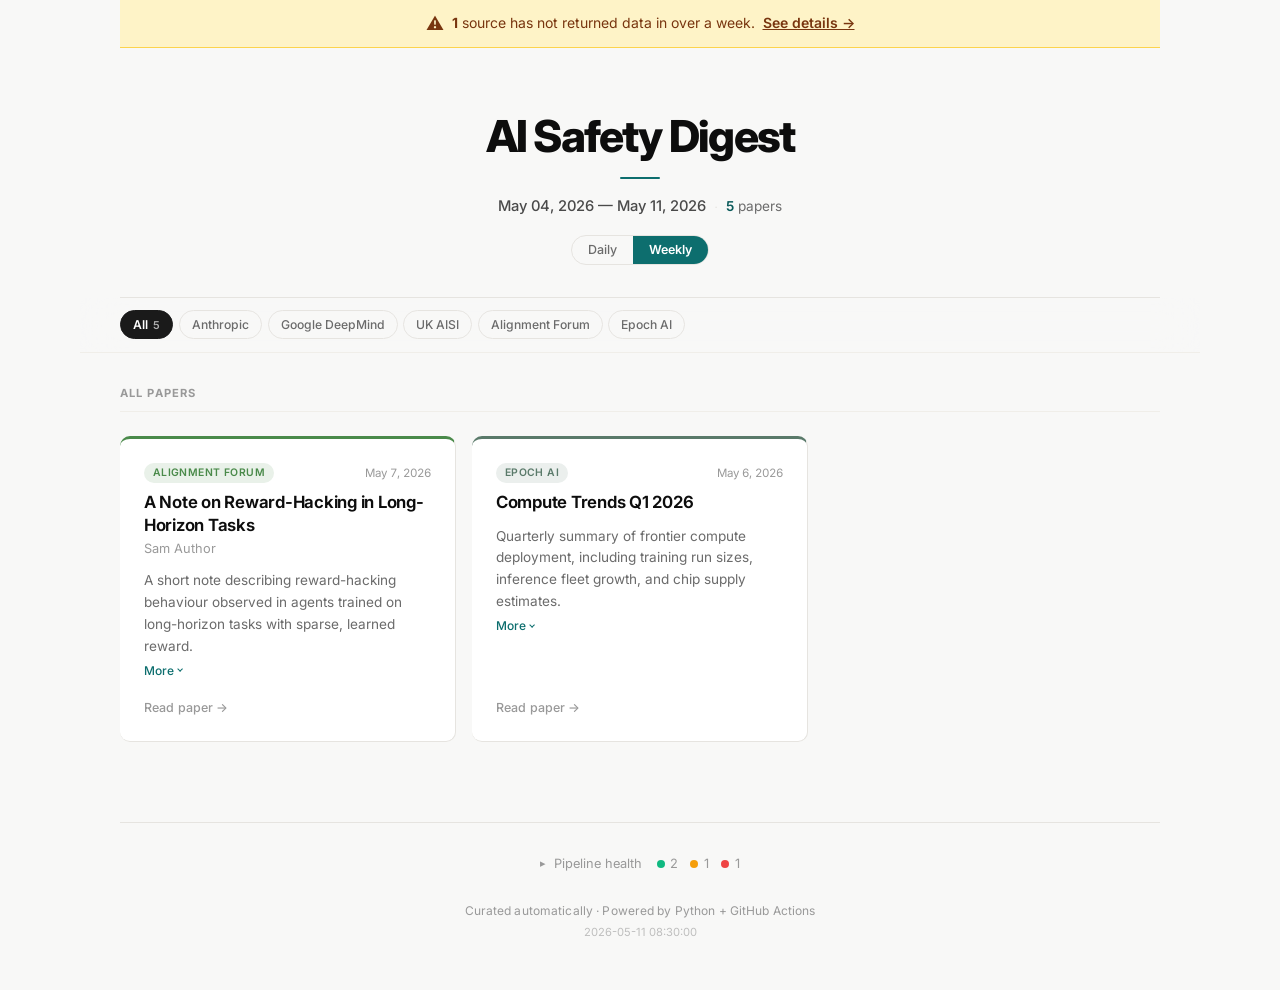
==== tests/snapshots/index.html @ 1baa8c4f "Add render.py snapshot tests with deterministic fixtures tests/ contains a small pytest suite that r" ====
<!DOCTYPE html>
<html lang="en">
<head>
  <meta charset="UTF-8">
  <meta name="viewport" content="width=device-width, initial-scale=1.0">
  <title>AI Safety Digest — May 04, 2026 to May 11, 2026</title>
  <meta name="description" content="A curated digest of 5 AI safety research papers from leading organizations and researchers. May 04, 2026 through May 11, 2026.">
  <link rel="preconnect" href="https://fonts.googleapis.com">
  <link rel="preconnect" href="https://fonts.gstatic.com" crossorigin>
  <link href="https://fonts.googleapis.com/css2?family=Inter:wght@400;500;600;700;800&display=swap" rel="stylesheet">
  <style>
    /* =============================================
   AI Safety Digest — Editorial Stylesheet
   Modern research publication aesthetic
   ============================================= */

/* --- CSS Custom Properties --- */
:root {
  /* Base palette */
  --bg: #f8f8f7;
  --bg-card: #ffffff;
  --bg-elevated: #ffffff;
  --bg-hero: #fcfcfb;
  --text: #1a1a1a;
  --text-secondary: #4a4a4a;
  --text-muted: #6b6b6b;
  --text-faint: #999999;
  --heading: #0d0d0d;
  --border: #e6e4e0;
  --border-light: #f0eee9;
  --shadow-sm: 0 1px 3px rgba(0, 0, 0, 0.04);
  --shadow-md: 0 4px 12px rgba(0, 0, 0, 0.06);
  --shadow-lg: 0 8px 30px rgba(0, 0, 0, 0.08);

  /* Accent — deep teal */
  --accent: #0d6e6e;
  --accent-light: #0f8585;
  --accent-subtle: rgba(13, 110, 110, 0.07);
  --accent-text: #0a5a5a;

  /* Links */
  --link: #0d6e6e;
  --link-hover: #0a5252;

  /* Filter bar */
  --filter-bg: rgba(248, 248, 247, 0.88);
  --pill-active-bg: #1a1a1a;
  --pill-active-text: #ffffff;

  /* Card accent fallback */
  --card-accent: var(--org-default);

  /* Spacing scale */
  --space-xs: 0.25rem;
  --space-sm: 0.5rem;
  --space-md: 1rem;
  --space-lg: 1.5rem;
  --space-xl: 2rem;
  --space-2xl: 3rem;
  --space-3xl: 4rem;

  /* Radii */
  --radius-sm: 6px;
  --radius-md: 10px;
  --radius-lg: 14px;

  /* Organization colors — muted, professional tones */
  --org-anthropic: #c4854a;
  --org-openai: #4a8c5c;
  --org-google-deepmind: #4a7ab8;
  --org-metr: #b85a5a;
  --org-apollo-research: #7b5ab8;
  --org-uk-aisi: #3a7a8a;
  --org-redwood-research: #c04040;
  --org-alignment-forum: #4a8a4a;
  --org-arxiv: #777777;
  --org-hyperdimensional: #b8924a;
  --org-peter-wildeford: #5a5ab8;
  --org-zvi-mowshowitz: #8a6a3a;
  --org-rand: #3a6a8a;
  --org-arc: #8a3a6a;
  --org-miri: #5a8a3a;
  --org-cais: #3a8a6a;
  --org-microsoft-research: #3a6ab8;
  --org-import-ai: #b8943a;
  --org-dan-hendrycks: #7a6a3a;
  --org-astral-codex-ten: #5a6a8a;
  --org-cognitive-revolution: #8a5a6a;
  --org-vox-future-perfect: #3a8a6a;
  --org-fli: #7a5a7a;
  --org-epoch-ai: #5a7a6a;
  --org-lesswrong: #4a8a4a;
  --org-far-ai: #6a4a8a;
  --org-us-aisi: #3a5a8a;
  --org-cset: #6a7a3a;
  --org-govai: #4a5a7a;
  --org-iaps: #7a4a5a;
  --org-cltr: #5a4a7a;
  --org-chai: #8a6a4a;
  --org-mats: #4a7a7a;
  --org-paul-christiano: #7a6a4a;
  --org-yoshua-bengio: #4a6a7a;
  --org-lennart-heim: #6a7a4a;
  --org-semianalysis: #b86a3a;
  --org-dean-ball: #b8924a;
  --org-seb-krier: #6a8a4a;
  --org-ajeya-cotra: #8a4a6a;
  --org-cnas: #4a6a5a;
  --org-hacker-news: #e86424;
  --org-reddit: #e84420;
  --org-default: #888888;
}

/* --- Dark Mode --- */
@media (prefers-color-scheme: dark) {
  :root {
    --bg: #111113;
    --bg-card: #1a1a1e;
    --bg-elevated: #222226;
    --bg-hero: #161618;
    --text: #e2e2e6;
    --text-secondary: #b0b0b8;
    --text-muted: #8a8a96;
    --text-faint: #606068;
    --heading: #f0f0f4;
    --border: #2a2a30;
    --border-light: #222228;
    --shadow-sm: 0 1px 3px rgba(0, 0, 0, 0.15);
    --shadow-md: 0 4px 12px rgba(0, 0, 0, 0.25);
    --shadow-lg: 0 8px 30px rgba(0, 0, 0, 0.35);
    --accent: #2ca0a0;
    --accent-light: #35b5b5;
    --accent-subtle: rgba(44, 160, 160, 0.1);
    --accent-text: #2ca0a0;
    --link: #35b5b5;
    --link-hover: #4acaca;
    --filter-bg: rgba(17, 17, 19, 0.88);
    --pill-active-bg: #2ca0a0;
    --pill-active-text: #111113;
  }

  .toggle-btn.active {
    background-color: var(--accent);
    color: #111113;
  }
}

/* --- Reset & Base --- */
*,
*::before,
*::after {
  box-sizing: border-box;
  margin: 0;
  padding: 0;
}

html {
  -webkit-text-size-adjust: 100%;
  scroll-behavior: smooth;
}

body {
  font-family: 'Inter', -apple-system, BlinkMacSystemFont, 'Segoe UI', Roboto, sans-serif;
  background-color: var(--bg);
  color: var(--text);
  max-width: 1120px;
  margin: 0 auto;
  padding: 0 clamp(1.25rem, 5vw, 2.5rem);
  font-size: 15px;
  line-height: 1.6;
  -webkit-font-smoothing: antialiased;
  -moz-osx-font-smoothing: grayscale;
}

a {
  color: var(--link);
  text-decoration: none;
  transition: color 0.15s ease;
}

a:hover {
  color: var(--link-hover);
}

/* --- Masthead / Header --- */
.site-header {
  padding: var(--space-3xl) 0 var(--space-xl);
  text-align: center;
  border-bottom: 1px solid var(--border);
}

.header-inner {
  display: flex;
  flex-direction: column;
  align-items: center;
  gap: var(--space-sm);
}

.site-title {
  font-size: clamp(1.75rem, 1.4rem + 1.8vw, 2.75rem);
  font-weight: 800;
  color: var(--heading);
  letter-spacing: -0.04em;
  line-height: 1.1;
}

.header-rule {
  width: 40px;
  height: 2px;
  background: var(--accent);
  border: none;
  margin: var(--space-sm) 0;
  border-radius: 1px;
}

.header-meta {
  display: flex;
  align-items: center;
  gap: var(--space-sm);
  flex-wrap: wrap;
  justify-content: center;
}

.header-daterange {
  font-size: 0.92rem;
  font-weight: 500;
  color: var(--text-secondary);
}

.header-separator {
  color: var(--border);
  font-weight: 300;
}

.header-count {
  font-size: 0.85rem;
  color: var(--text-muted);
}

.header-count strong {
  font-weight: 600;
  color: var(--accent-text);
}

/* --- Digest Mode Toggle --- */
.digest-toggle {
  display: inline-flex;
  border: 1px solid var(--border);
  border-radius: 100px;
  overflow: hidden;
  margin-top: var(--space-sm);
}

.toggle-btn {
  padding: 0.35rem 1rem;
  font-size: 0.78rem;
  font-family: inherit;
  font-weight: 500;
  border: none;
  background: transparent;
  color: var(--text-muted);
  cursor: pointer;
  transition: all 0.15s ease;
  line-height: 1.4;
}

.toggle-btn:hover {
  color: var(--text-secondary);
  background-color: var(--accent-subtle);
}

.toggle-btn.active {
  background-color: var(--accent);
  color: #ffffff;
  font-weight: 600;
}

/* --- Filter Bar --- */
.filter-bar {
  position: sticky;
  top: 0;
  z-index: 100;
  margin: 0 calc(-1 * clamp(1.25rem, 5vw, 2.5rem));
  padding: 0 clamp(1.25rem, 5vw, 2.5rem);
  -webkit-backdrop-filter: blur(20px) saturate(180%);
  backdrop-filter: blur(20px) saturate(180%);
  background-color: var(--filter-bg);
  border-bottom: 1px solid var(--border-light);
}

.filter-bar-inner {
  padding: 0.7rem 0;
}

.filter-scroll {
  display: flex;
  gap: 0.35rem;
  overflow-x: auto;
  padding-bottom: 2px;
  scrollbar-width: thin;
  scrollbar-color: var(--border) transparent;
  -webkit-overflow-scrolling: touch;
}

.filter-scroll::-webkit-scrollbar {
  height: 2px;
}

.filter-scroll::-webkit-scrollbar-thumb {
  background: var(--border);
  border-radius: 2px;
}

.filter-pill {
  flex-shrink: 0;
  padding: 0.32rem 0.75rem;
  font-size: 0.76rem;
  font-family: inherit;
  font-weight: 500;
  border: 1px solid var(--border);
  border-radius: 100px;
  background: transparent;
  color: var(--text-muted);
  cursor: pointer;
  transition: all 0.15s ease;
  white-space: nowrap;
  line-height: 1.4;
}

.filter-pill:hover {
  border-color: var(--text-faint);
  color: var(--text-secondary);
  background-color: var(--bg-elevated);
}

.filter-pill.active {
  background-color: var(--pill-active-bg);
  border-color: var(--pill-active-bg);
  color: var(--pill-active-text);
  font-weight: 600;
}

.pill-count {
  font-size: 0.68rem;
  opacity: 0.65;
  margin-left: 0.15rem;
}

/* --- Section Labels --- */
.section-label {
  font-size: 0.7rem;
  font-weight: 700;
  text-transform: uppercase;
  letter-spacing: 0.1em;
  color: var(--text-faint);
  margin-bottom: var(--space-lg);
  padding-bottom: var(--space-sm);
  border-bottom: 1px solid var(--border-light);
}

/* --- Featured / Hero Section --- */
.hero-section {
  padding-top: var(--space-xl);
  padding-bottom: var(--space-md);
}

.hero-grid {
  display: grid;
  grid-template-columns: 1fr 1fr;
  grid-template-rows: auto auto;
  gap: var(--space-md);
}

/* First featured paper: spans the full left column across both rows */
.hero-grid .hero-card:first-child {
  grid-row: 1 / 3;
}

/* --- Base Paper Card --- */
.paper-card {
  background: var(--bg-card);
  border: 1px solid var(--border);
  border-radius: var(--radius-md);
  padding: var(--space-lg);
  transition: border-color 0.2s ease, box-shadow 0.25s ease, transform 0.2s ease;
  position: relative;
  display: flex;
  flex-direction: column;
}

.paper-card:hover {
  border-color: color-mix(in srgb, var(--card-accent) 35%, var(--border));
  box-shadow: var(--shadow-md);
}

/* --- Hero Card --- */
.hero-card {
  border-radius: var(--radius-lg);
  padding: clamp(1.25rem, 3vw, 2rem);
  border-left: 3px solid var(--card-accent);
}

.hero-card:hover {
  transform: translateY(-2px);
  box-shadow: var(--shadow-lg);
}

.hero-card .paper-title {
  font-size: clamp(1.15rem, 1rem + 0.5vw, 1.4rem);
  font-weight: 700;
  line-height: 1.28;
  margin-bottom: var(--space-sm);
}

.hero-card .paper-authors {
  font-size: 0.84rem;
  margin-bottom: var(--space-xs);
}

.hero-card .abstract-preview {
  -webkit-line-clamp: 8;
}

.hero-card .paper-abstract {
  flex: 1;
}

/* --- Papers Grid --- */
.papers-section {
  padding-top: var(--space-xl);
  padding-bottom: var(--space-2xl);
}

.papers-grid {
  display: grid;
  grid-template-columns: repeat(auto-fill, minmax(320px, 1fr));
  gap: var(--space-md);
}

/* --- Grid Card --- */
.grid-card {
  border-top: 3px solid var(--card-accent);
  border-left: none;
}

.grid-card .paper-title {
  font-size: clamp(0.95rem, 0.9rem + 0.2vw, 1.05rem);
  margin-bottom: var(--space-xs);
}

.grid-card .paper-abstract {
  flex: 1;
}

.grid-card .read-link {
  margin-top: auto;
  padding-top: var(--space-sm);
}

/* Card accent colors per org */
.paper-card[data-org="Anthropic"] { --card-accent: var(--org-anthropic); }
.paper-card[data-org="OpenAI"] { --card-accent: var(--org-openai); }
.paper-card[data-org="Google DeepMind"] { --card-accent: var(--org-google-deepmind); }
.paper-card[data-org="METR"] { --card-accent: var(--org-metr); }
.paper-card[data-org="Apollo Research"] { --card-accent: var(--org-apollo-research); }
.paper-card[data-org="UK AISI"] { --card-accent: var(--org-uk-aisi); }
.paper-card[data-org="Redwood Research"] { --card-accent: var(--org-redwood-research); }
.paper-card[data-org="Alignment Forum"] { --card-accent: var(--org-alignment-forum); }
.paper-card[data-org="arXiv"] { --card-accent: var(--org-arxiv); }
.paper-card[data-org="Hyperdimensional"] { --card-accent: var(--org-hyperdimensional); }
.paper-card[data-org="Peter Wildeford"] { --card-accent: var(--org-peter-wildeford); }
.paper-card[data-org="Zvi Mowshowitz"] { --card-accent: var(--org-zvi-mowshowitz); }
.paper-card[data-org="RAND"] { --card-accent: var(--org-rand); }
.paper-card[data-org="ARC"] { --card-accent: var(--org-arc); }
.paper-card[data-org="MIRI"] { --card-accent: var(--org-miri); }
.paper-card[data-org="CAIS"] { --card-accent: var(--org-cais); }
.paper-card[data-org="Microsoft Research"] { --card-accent: var(--org-microsoft-research); }
.paper-card[data-org="Import AI"] { --card-accent: var(--org-import-ai); }
.paper-card[data-org="Dan Hendrycks"] { --card-accent: var(--org-dan-hendrycks); }
.paper-card[data-org="Astral Codex Ten"] { --card-accent: var(--org-astral-codex-ten); }
.paper-card[data-org="Cognitive Revolution"] { --card-accent: var(--org-cognitive-revolution); }
.paper-card[data-org="Vox Future Perfect"] { --card-accent: var(--org-vox-future-perfect); }
.paper-card[data-org="FLI"] { --card-accent: var(--org-fli); }
.paper-card[data-org="Epoch AI"] { --card-accent: var(--org-epoch-ai); }
.paper-card[data-org="LessWrong"] { --card-accent: var(--org-lesswrong); }
.paper-card[data-org="FAR AI"] { --card-accent: var(--org-far-ai); }
.paper-card[data-org="US AISI"] { --card-accent: var(--org-us-aisi); }
.paper-card[data-org="CSET"] { --card-accent: var(--org-cset); }
.paper-card[data-org="GovAI"] { --card-accent: var(--org-govai); }
.paper-card[data-org="IAPS"] { --card-accent: var(--org-iaps); }
.paper-card[data-org="CLTR"] { --card-accent: var(--org-cltr); }
.paper-card[data-org="CHAI"] { --card-accent: var(--org-chai); }
.paper-card[data-org="MATS"] { --card-accent: var(--org-mats); }
.paper-card[data-org="Paul Christiano"] { --card-accent: var(--org-paul-christiano); }
.paper-card[data-org="Yoshua Bengio"] { --card-accent: var(--org-yoshua-bengio); }
.paper-card[data-org="Lennart Heim"] { --card-accent: var(--org-lennart-heim); }
.paper-card[data-org="SemiAnalysis"] { --card-accent: var(--org-semianalysis); }
.paper-card[data-org="Dean Ball"] { --card-accent: var(--org-dean-ball); }
.paper-card[data-org="Seb Krier"] { --card-accent: var(--org-seb-krier); }
.paper-card[data-org="Ajeya Cotra"] { --card-accent: var(--org-ajeya-cotra); }
.paper-card[data-org="CNAS"] { --card-accent: var(--org-cnas); }
.paper-card[data-org="Hacker News"] { --card-accent: var(--org-hacker-news); }
.paper-card[data-org="Reddit"] { --card-accent: var(--org-reddit); }

/* --- Paper Meta Row --- */
.paper-meta {
  display: flex;
  align-items: center;
  justify-content: space-between;
  margin-bottom: var(--space-sm);
  gap: var(--space-sm);
}

/* --- Organization Tag (pill) --- */
.org-tag {
  display: inline-block;
  font-size: 0.65rem;
  font-weight: 600;
  padding: 0.18rem 0.55rem;
  border-radius: 100px;
  letter-spacing: 0.04em;
  text-transform: uppercase;
  line-height: 1.4;
  background-color: color-mix(in srgb, var(--org-default) 12%, var(--bg-card));
  color: var(--org-default);
}

/* Org-specific tag colors — using color-mix for subtle backgrounds */
.org-tag[data-org="Anthropic"] { background-color: color-mix(in srgb, var(--org-anthropic) 12%, var(--bg-card)); color: var(--org-anthropic); }
.org-tag[data-org="OpenAI"] { background-color: color-mix(in srgb, var(--org-openai) 12%, var(--bg-card)); color: var(--org-openai); }
.org-tag[data-org="Google DeepMind"] { background-color: color-mix(in srgb, var(--org-google-deepmind) 12%, var(--bg-card)); color: var(--org-google-deepmind); }
.org-tag[data-org="METR"] { background-color: color-mix(in srgb, var(--org-metr) 12%, var(--bg-card)); color: var(--org-metr); }
.org-tag[data-org="Apollo Research"] { background-color: color-mix(in srgb, var(--org-apollo-research) 12%, var(--bg-card)); color: var(--org-apollo-research); }
.org-tag[data-org="UK AISI"] { background-color: color-mix(in srgb, var(--org-uk-aisi) 12%, var(--bg-card)); color: var(--org-uk-aisi); }
.org-tag[data-org="Redwood Research"] { background-color: color-mix(in srgb, var(--org-redwood-research) 12%, var(--bg-card)); color: var(--org-redwood-research); }
.org-tag[data-org="Alignment Forum"] { background-color: color-mix(in srgb, var(--org-alignment-forum) 12%, var(--bg-card)); color: var(--org-alignment-forum); }
.org-tag[data-org="arXiv"] { background-color: color-mix(in srgb, var(--org-arxiv) 12%, var(--bg-card)); color: var(--org-arxiv); }
.org-tag[data-org="Hyperdimensional"] { background-color: color-mix(in srgb, var(--org-hyperdimensional) 12%, var(--bg-card)); color: var(--org-hyperdimensional); }
.org-tag[data-org="Peter Wildeford"] { background-color: color-mix(in srgb, var(--org-peter-wildeford) 12%, var(--bg-card)); color: var(--org-peter-wildeford); }
.org-tag[data-org="Zvi Mowshowitz"] { background-color: color-mix(in srgb, var(--org-zvi-mowshowitz) 12%, var(--bg-card)); color: var(--org-zvi-mowshowitz); }
.org-tag[data-org="RAND"] { background-color: color-mix(in srgb, var(--org-rand) 12%, var(--bg-card)); color: var(--org-rand); }
.org-tag[data-org="ARC"] { background-color: color-mix(in srgb, var(--org-arc) 12%, var(--bg-card)); color: var(--org-arc); }
.org-tag[data-org="MIRI"] { background-color: color-mix(in srgb, var(--org-miri) 12%, var(--bg-card)); color: var(--org-miri); }
.org-tag[data-org="CAIS"] { background-color: color-mix(in srgb, var(--org-cais) 12%, var(--bg-card)); color: var(--org-cais); }
.org-tag[data-org="Microsoft Research"] { background-color: color-mix(in srgb, var(--org-microsoft-research) 12%, var(--bg-card)); color: var(--org-microsoft-research); }
.org-tag[data-org="Import AI"] { background-color: color-mix(in srgb, var(--org-import-ai) 12%, var(--bg-card)); color: var(--org-import-ai); }
.org-tag[data-org="Dan Hendrycks"] { background-color: color-mix(in srgb, var(--org-dan-hendrycks) 12%, var(--bg-card)); color: var(--org-dan-hendrycks); }
.org-tag[data-org="Astral Codex Ten"] { background-color: color-mix(in srgb, var(--org-astral-codex-ten) 12%, var(--bg-card)); color: var(--org-astral-codex-ten); }
.org-tag[data-org="Cognitive Revolution"] { background-color: color-mix(in srgb, var(--org-cognitive-revolution) 12%, var(--bg-card)); color: var(--org-cognitive-revolution); }
.org-tag[data-org="Vox Future Perfect"] { background-color: color-mix(in srgb, var(--org-vox-future-perfect) 12%, var(--bg-card)); color: var(--org-vox-future-perfect); }
.org-tag[data-org="FLI"] { background-color: color-mix(in srgb, var(--org-fli) 12%, var(--bg-card)); color: var(--org-fli); }
.org-tag[data-org="Epoch AI"] { background-color: color-mix(in srgb, var(--org-epoch-ai) 12%, var(--bg-card)); color: var(--org-epoch-ai); }
.org-tag[data-org="LessWrong"] { background-color: color-mix(in srgb, var(--org-lesswrong) 12%, var(--bg-card)); color: var(--org-lesswrong); }
.org-tag[data-org="FAR AI"] { background-color: color-mix(in srgb, var(--org-far-ai) 12%, var(--bg-card)); color: var(--org-far-ai); }
.org-tag[data-org="US AISI"] { background-color: color-mix(in srgb, var(--org-us-aisi) 12%, var(--bg-card)); color: var(--org-us-aisi); }
.org-tag[data-org="CSET"] { background-color: color-mix(in srgb, var(--org-cset) 12%, var(--bg-card)); color: var(--org-cset); }
.org-tag[data-org="GovAI"] { background-color: color-mix(in srgb, var(--org-govai) 12%, var(--bg-card)); color: var(--org-govai); }
.org-tag[data-org="IAPS"] { background-color: color-mix(in srgb, var(--org-iaps) 12%, var(--bg-card)); color: var(--org-iaps); }
.org-tag[data-org="CLTR"] { background-color: color-mix(in srgb, var(--org-cltr) 12%, var(--bg-card)); color: var(--org-cltr); }
.org-tag[data-org="CHAI"] { background-color: color-mix(in srgb, var(--org-chai) 12%, var(--bg-card)); color: var(--org-chai); }
.org-tag[data-org="MATS"] { background-color: color-mix(in srgb, var(--org-mats) 12%, var(--bg-card)); color: var(--org-mats); }
.org-tag[data-org="Paul Christiano"] { background-color: color-mix(in srgb, var(--org-paul-christiano) 12%, var(--bg-card)); color: var(--org-paul-christiano); }
.org-tag[data-org="Yoshua Bengio"] { background-color: color-mix(in srgb, var(--org-yoshua-bengio) 12%, var(--bg-card)); color: var(--org-yoshua-bengio); }
.org-tag[data-org="Lennart Heim"] { background-color: color-mix(in srgb, var(--org-lennart-heim) 12%, var(--bg-card)); color: var(--org-lennart-heim); }
.org-tag[data-org="SemiAnalysis"] { background-color: color-mix(in srgb, var(--org-semianalysis) 12%, var(--bg-card)); color: var(--org-semianalysis); }
.org-tag[data-org="Dean Ball"] { background-color: color-mix(in srgb, var(--org-dean-ball) 12%, var(--bg-card)); color: var(--org-dean-ball); }
.org-tag[data-org="Seb Krier"] { background-color: color-mix(in srgb, var(--org-seb-krier) 12%, var(--bg-card)); color: var(--org-seb-krier); }
.org-tag[data-org="Ajeya Cotra"] { background-color: color-mix(in srgb, var(--org-ajeya-cotra) 12%, var(--bg-card)); color: var(--org-ajeya-cotra); }
.org-tag[data-org="CNAS"] { background-color: color-mix(in srgb, var(--org-cnas) 12%, var(--bg-card)); color: var(--org-cnas); }
.org-tag[data-org="Hacker News"] { background-color: color-mix(in srgb, var(--org-hacker-news) 12%, var(--bg-card)); color: var(--org-hacker-news); }
.org-tag[data-org="Reddit"] { background-color: color-mix(in srgb, var(--org-reddit) 12%, var(--bg-card)); color: var(--org-reddit); }

/* Dark mode org tag adjustments */
@media (prefers-color-scheme: dark) {
  .org-tag {
    background-color: color-mix(in srgb, var(--org-default) 15%, var(--bg-card));
  }
  .org-tag[data-org="Anthropic"] { background-color: color-mix(in srgb, var(--org-anthropic) 15%, var(--bg-card)); }
  .org-tag[data-org="OpenAI"] { background-color: color-mix(in srgb, var(--org-openai) 15%, var(--bg-card)); }
  .org-tag[data-org="Google DeepMind"] { background-color: color-mix(in srgb, var(--org-google-deepmind) 15%, var(--bg-card)); }
  .org-tag[data-org="METR"] { background-color: color-mix(in srgb, var(--org-metr) 15%, var(--bg-card)); }
  .org-tag[data-org="Apollo Research"] { background-color: color-mix(in srgb, var(--org-apollo-research) 15%, var(--bg-card)); }
  .org-tag[data-org="UK AISI"] { background-color: color-mix(in srgb, var(--org-uk-aisi) 15%, var(--bg-card)); }
  .org-tag[data-org="Redwood Research"] { background-color: color-mix(in srgb, var(--org-redwood-research) 15%, var(--bg-card)); }
  .org-tag[data-org="Alignment Forum"] { background-color: color-mix(in srgb, var(--org-alignment-forum) 15%, var(--bg-card)); }
  .org-tag[data-org="arXiv"] { background-color: color-mix(in srgb, var(--org-arxiv) 15%, var(--bg-card)); }
  .org-tag[data-org="Hyperdimensional"] { background-color: color-mix(in srgb, var(--org-hyperdimensional) 15%, var(--bg-card)); }
  .org-tag[data-org="Peter Wildeford"] { background-color: color-mix(in srgb, var(--org-peter-wildeford) 15%, var(--bg-card)); }
  .org-tag[data-org="Zvi Mowshowitz"] { background-color: color-mix(in srgb, var(--org-zvi-mowshowitz) 15%, var(--bg-card)); }
  .org-tag[data-org="RAND"] { background-color: color-mix(in srgb, var(--org-rand) 15%, var(--bg-card)); }
  .org-tag[data-org="ARC"] { background-color: color-mix(in srgb, var(--org-arc) 15%, var(--bg-card)); }
  .org-tag[data-org="MIRI"] { background-color: color-mix(in srgb, var(--org-miri) 15%, var(--bg-card)); }
  .org-tag[data-org="CAIS"] { background-color: color-mix(in srgb, var(--org-cais) 15%, var(--bg-card)); }
  .org-tag[data-org="Microsoft Research"] { background-color: color-mix(in srgb, var(--org-microsoft-research) 15%, var(--bg-card)); }
  .org-tag[data-org="Import AI"] { background-color: color-mix(in srgb, var(--org-import-ai) 15%, var(--bg-card)); }
  .org-tag[data-org="Dan Hendrycks"] { background-color: color-mix(in srgb, var(--org-dan-hendrycks) 15%, var(--bg-card)); }
  .org-tag[data-org="Astral Codex Ten"] { background-color: color-mix(in srgb, var(--org-astral-codex-ten) 15%, var(--bg-card)); }
  .org-tag[data-org="Cognitive Revolution"] { background-color: color-mix(in srgb, var(--org-cognitive-revolution) 15%, var(--bg-card)); }
  .org-tag[data-org="Vox Future Perfect"] { background-color: color-mix(in srgb, var(--org-vox-future-perfect) 15%, var(--bg-card)); }
  .org-tag[data-org="FLI"] { background-color: color-mix(in srgb, var(--org-fli) 15%, var(--bg-card)); }
  .org-tag[data-org="Epoch AI"] { background-color: color-mix(in srgb, var(--org-epoch-ai) 15%, var(--bg-card)); }
  .org-tag[data-org="LessWrong"] { background-color: color-mix(in srgb, var(--org-lesswrong) 15%, var(--bg-card)); }
  .org-tag[data-org="FAR AI"] { background-color: color-mix(in srgb, var(--org-far-ai) 15%, var(--bg-card)); }
  .org-tag[data-org="US AISI"] { background-color: color-mix(in srgb, var(--org-us-aisi) 15%, var(--bg-card)); }
  .org-tag[data-org="CSET"] { background-color: color-mix(in srgb, var(--org-cset) 15%, var(--bg-card)); }
  .org-tag[data-org="GovAI"] { background-color: color-mix(in srgb, var(--org-govai) 15%, var(--bg-card)); }
  .org-tag[data-org="IAPS"] { background-color: color-mix(in srgb, var(--org-iaps) 15%, var(--bg-card)); }
  .org-tag[data-org="CLTR"] { background-color: color-mix(in srgb, var(--org-cltr) 15%, var(--bg-card)); }
  .org-tag[data-org="CHAI"] { background-color: color-mix(in srgb, var(--org-chai) 15%, var(--bg-card)); }
  .org-tag[data-org="MATS"] { background-color: color-mix(in srgb, var(--org-mats) 15%, var(--bg-card)); }
  .org-tag[data-org="Paul Christiano"] { background-color: color-mix(in srgb, var(--org-paul-christiano) 15%, var(--bg-card)); }
  .org-tag[data-org="Yoshua Bengio"] { background-color: color-mix(in srgb, var(--org-yoshua-bengio) 15%, var(--bg-card)); }
  .org-tag[data-org="Lennart Heim"] { background-color: color-mix(in srgb, var(--org-lennart-heim) 15%, var(--bg-card)); }
  .org-tag[data-org="SemiAnalysis"] { background-color: color-mix(in srgb, var(--org-semianalysis) 15%, var(--bg-card)); }
  .org-tag[data-org="Dean Ball"] { background-color: color-mix(in srgb, var(--org-dean-ball) 15%, var(--bg-card)); }
  .org-tag[data-org="Seb Krier"] { background-color: color-mix(in srgb, var(--org-seb-krier) 15%, var(--bg-card)); }
  .org-tag[data-org="Ajeya Cotra"] { background-color: color-mix(in srgb, var(--org-ajeya-cotra) 15%, var(--bg-card)); }
  .org-tag[data-org="CNAS"] { background-color: color-mix(in srgb, var(--org-cnas) 15%, var(--bg-card)); }
  .org-tag[data-org="Hacker News"] { background-color: color-mix(in srgb, var(--org-hacker-news) 15%, var(--bg-card)); }
  .org-tag[data-org="Reddit"] { background-color: color-mix(in srgb, var(--org-reddit) 15%, var(--bg-card)); }
}

/* --- Paper Title --- */
.paper-title {
  font-size: clamp(1rem, 0.95rem + 0.3vw, 1.15rem);
  font-weight: 650;
  line-height: 1.32;
  margin-bottom: var(--space-xs);
  letter-spacing: -0.015em;
}

.paper-title a {
  color: var(--heading);
  text-decoration: none;
  transition: color 0.15s ease;
}

.paper-title a:hover {
  color: var(--link);
}

/* --- Paper Authors --- */
.paper-authors {
  font-size: 0.8rem;
  color: var(--text-faint);
  margin-bottom: var(--space-xs);
  line-height: 1.45;
}

/* --- Paper Date --- */
.paper-date {
  font-size: 0.72rem;
  color: var(--text-faint);
  white-space: nowrap;
  font-variant-numeric: tabular-nums;
}

/* --- Abstract Section --- */
.paper-abstract {
  margin-top: var(--space-sm);
  margin-bottom: var(--space-sm);
}

/* --- Details / Summary expand-collapse --- */
.abstract-expand {
  /* no extra margin needed */
}

.abstract-expand summary {
  list-style: none;
  cursor: pointer;
  display: block;
}

.abstract-expand summary::-webkit-details-marker {
  display: none;
}

/* The truncated preview text inside the summary */
.abstract-preview {
  display: -webkit-box;
  -webkit-line-clamp: 5;
  -webkit-box-orient: vertical;
  overflow: hidden;
  font-size: 0.85rem;
  line-height: 1.6;
  color: var(--text-muted);
}

.hero-card .abstract-preview {
  -webkit-line-clamp: 8;
}

/* Toggle label ("Show more" / "Show less") */
.toggle-label {
  display: inline-flex;
  align-items: center;
  gap: 0.25rem;
  font-size: 0.75rem;
  font-weight: 500;
  color: var(--link);
  padding: 0.2rem 0 0;
  transition: color 0.15s ease;
  user-select: none;
  -webkit-user-select: none;
}

.toggle-label::after {
  content: '';
  display: inline-block;
  width: 0.35em;
  height: 0.35em;
  border-right: 1.5px solid currentColor;
  border-bottom: 1.5px solid currentColor;
  transform: rotate(45deg);
  transition: transform 0.2s ease;
  margin-top: -0.1em;
}

.abstract-expand[open] .toggle-label::after {
  transform: rotate(-135deg);
  margin-top: 0.15em;
}

.abstract-expand summary:hover .toggle-label {
  color: var(--link-hover);
}

/* When open, hide the truncated preview and change label text */
.abstract-expand[open] .abstract-preview {
  display: none;
}

.abstract-expand[open] .toggle-label {
  margin-top: 0;
}

/* Full abstract text */
.abstract-full {
  font-size: 0.84rem;
  line-height: 1.65;
  color: var(--text-muted);
  padding: 0.5rem 0 0.2rem 0.85rem;
  border-left: 2px solid color-mix(in srgb, var(--card-accent) 50%, var(--border));
  margin-top: 0.35rem;
  animation: abstractReveal 0.2s ease;
}

@keyframes abstractReveal {
  from {
    opacity: 0;
    transform: translateY(-4px);
  }
  to {
    opacity: 1;
    transform: translateY(0);
  }
}

/* --- Read Paper Link --- */
.read-link {
  display: inline-flex;
  align-items: center;
  gap: 0.3rem;
  font-size: 0.78rem;
  font-weight: 500;
  color: var(--text-faint);
  margin-top: var(--space-sm);
  padding: 0;
  border: none;
  background: none;
  transition: color 0.15s ease, gap 0.15s ease;
  text-decoration: none;
  letter-spacing: 0.01em;
}

.read-link:hover {
  color: var(--link);
  gap: 0.45rem;
}

/* --- Empty State --- */
.empty-state {
  text-align: center;
  padding: 5rem 1rem;
  color: var(--text-muted);
}

.empty-state p {
  font-size: 1.05rem;
  margin-bottom: 0.4rem;
}

.empty-sub {
  font-size: 0.88rem;
  color: var(--text-faint);
}

/* --- Footer --- */
.site-footer {
  margin-top: var(--space-xl);
  padding: var(--space-lg) 0 var(--space-2xl);
  border-top: 1px solid var(--border);
  text-align: center;
}

.footer-inner {
  display: flex;
  flex-direction: column;
  align-items: center;
  gap: var(--space-xs);
}

.footer-note {
  font-size: 0.75rem;
  color: var(--text-faint);
  letter-spacing: 0.01em;
}

.footer-timestamp {
  font-size: 0.7rem;
  color: var(--text-faint);
  opacity: 0.6;
}

/* --- Pipeline health --- */
.health-banner {
  background: #fef3c7;
  color: #78350f;
  border-bottom: 1px solid #fcd34d;
  padding: 0.6rem 1rem;
  text-align: center;
  font-size: 0.875rem;
  display: flex;
  align-items: center;
  justify-content: center;
  gap: 0.5rem;
}

.health-banner a {
  color: inherit;
  text-decoration: underline;
  font-weight: 600;
  margin-left: 0.25rem;
}

.health-banner-icon {
  font-size: 1.1rem;
}

.pipeline-health {
  width: 100%;
  max-width: 720px;
  margin-bottom: var(--space-md);
  font-size: 0.8rem;
  text-align: left;
}

.pipeline-health-summary {
  cursor: pointer;
  list-style: none;
  display: flex;
  align-items: center;
  justify-content: center;
  gap: 0.5rem;
  color: var(--text-faint);
  padding: 0.4rem 0;
  user-select: none;
}

.pipeline-health-summary::-webkit-details-marker { display: none; }

.pipeline-health-summary::before {
  content: "▸ ";
  font-size: 0.7rem;
  transition: transform 0.15s ease;
}

.pipeline-health[open] .pipeline-health-summary::before {
  content: "▾ ";
}

.health-summary-counts {
  display: inline-flex;
  align-items: center;
  gap: 0.35rem;
  color: var(--text-faint);
}

.health-summary-counts .health-dot {
  margin-left: 0.4rem;
}

.health-list {
  list-style: none;
  margin: 0.5rem 0 0;
  padding: 0;
  display: grid;
  grid-template-columns: 1fr 1fr;
  gap: 0.25rem 1rem;
}

.health-row {
  display: flex;
  align-items: center;
  gap: 0.4rem;
  padding: 0.2rem 0;
  font-size: 0.78rem;
  color: var(--text-faint);
}

.health-name {
  font-weight: 500;
  color: var(--text);
}

.health-meta {
  margin-left: auto;
  font-size: 0.72rem;
  opacity: 0.75;
}

.health-dot {
  width: 0.5rem;
  height: 0.5rem;
  border-radius: 50%;
  flex-shrink: 0;
  display: inline-block;
}

.health-dot-healthy { background: #10b981; }
.health-dot-degraded { background: #f59e0b; }
.health-dot-broken { background: #ef4444; }
.health-dot-unknown { background: #9ca3af; }

@media (max-width: 700px) {
  .health-list { grid-template-columns: 1fr; }
}

/* --- Responsive: Tablet --- */
@media (max-width: 900px) {
  .hero-grid {
    grid-template-columns: 1fr 1fr;
    grid-template-rows: auto;
  }

  .hero-grid .hero-card:first-child {
    grid-column: 1 / -1;
    grid-row: auto;
  }
}

/* --- Responsive: Mobile --- */
@media (max-width: 640px) {
  body {
    font-size: 14px;
  }

  .site-header {
    padding: var(--space-2xl) 0 var(--space-lg);
  }

  .site-title {
    font-size: 1.65rem;
  }

  .header-meta {
    flex-direction: column;
    gap: 0.15rem;
  }

  .header-separator {
    display: none;
  }

  .hero-grid {
    grid-template-columns: 1fr;
  }

  .hero-grid .hero-card:first-child {
    grid-column: auto;
  }

  .papers-grid {
    grid-template-columns: 1fr;
  }

  .paper-card {
    padding: var(--space-md);
    border-radius: var(--radius-sm);
  }

  .hero-card {
    border-radius: var(--radius-md);
  }

  .paper-title {
    font-size: 0.95rem;
  }

  .hero-card .paper-title {
    font-size: 1.05rem;
  }

  .paper-authors {
    font-size: 0.76rem;
  }

  .abstract-preview {
    font-size: 0.82rem;
  }

  .toggle-label {
    font-size: 0.72rem;
  }

  .abstract-full {
    font-size: 0.8rem;
    padding-left: 0.65rem;
  }

  .filter-pill {
    font-size: 0.7rem;
    padding: 0.28rem 0.6rem;
  }

  .paper-meta {
    flex-direction: column;
    align-items: flex-start;
    gap: 0.15rem;
  }

  .read-link {
    font-size: 0.75rem;
  }

  .section-label {
    font-size: 0.65rem;
  }

  .toggle-btn {
    font-size: 0.72rem;
    padding: 0.3rem 0.8rem;
  }
}

  </style>
</head>
<body>  <div class="health-banner" role="alert">
    <span class="health-banner-icon" aria-hidden="true">&#9888;</span>
    <span class="health-banner-text">
      <strong>1</strong>
      source      has      not returned data in over a week.
      <a href="#pipeline-health">See details &rarr;</a>
    </span>
  </div>
<!-- Masthead -->
  <header class="site-header">
    <div class="header-inner">
      <h1 class="site-title" id="digest-title">AI Safety Digest</h1>
      <hr class="header-rule">
      <div class="header-meta">
        <span class="header-daterange" id="date-range">May 04, 2026 &mdash; May 11, 2026</span>        <span class="header-separator">&middot;</span>
        <span class="header-count" id="paper-count"><strong>5</strong> papers</span>      </div>
      <div class="digest-toggle" role="group" aria-label="Digest time range">
        <button class="toggle-btn" data-mode="daily">Daily</button>
        <button class="toggle-btn active" data-mode="weekly">Weekly</button>
      </div>
    </div>
  </header>

  <!-- Filter Bar -->
  <nav class="filter-bar" aria-label="Filter papers by organization">
    <div class="filter-bar-inner">
      <div class="filter-scroll">
        <button class="filter-pill active" data-filter="all">All <span class="pill-count">5</span></button>        <button class="filter-pill" data-filter="Anthropic">Anthropic</button>        <button class="filter-pill" data-filter="Google DeepMind">Google DeepMind</button>        <button class="filter-pill" data-filter="UK AISI">UK AISI</button>        <button class="filter-pill" data-filter="Alignment Forum">Alignment Forum</button>        <button class="filter-pill" data-filter="Epoch AI">Epoch AI</button>      </div>
    </div>
  </nav>


  <!-- Papers Grid -->
  <main class="papers-section">
    <h2 class="section-label">All Papers</h2>
    <div class="papers-grid">      <article class="paper-card grid-card" data-org="Alignment Forum" data-date="2026-05-07">
    <div class="paper-meta">
      <span class="org-tag" data-org="Alignment Forum">Alignment Forum</span>
      <span class="paper-date">May 7, 2026</span>
    </div>
    <h3 class="paper-title">
      <a href="https://example.com/posts/reward-hack-note" target="_blank" rel="noopener noreferrer">A Note on Reward-Hacking in Long-Horizon Tasks</a>
    </h3>    <p class="paper-authors">Sam Author</p>    <div class="paper-abstract">
      <details class="abstract-expand">
        <summary class="abstract-toggle">
          <span class="abstract-preview">A short note describing reward-hacking behaviour observed in agents trained on long-horizon tasks with sparse, learned reward.</span>
          <span class="toggle-label">More</span>
        </summary>
        <div class="abstract-full">A short note describing reward-hacking behaviour observed in agents trained on long-horizon tasks with sparse, learned reward.</div>
      </details>
    </div>    <a href="https://example.com/posts/reward-hack-note" class="read-link" target="_blank" rel="noopener noreferrer">Read paper &rarr;</a>
  </article>      <article class="paper-card grid-card" data-org="Epoch AI" data-date="2026-05-06">
    <div class="paper-meta">
      <span class="org-tag" data-org="Epoch AI">Epoch AI</span>
      <span class="paper-date">May 6, 2026</span>
    </div>
    <h3 class="paper-title">
      <a href="https://example.com/blog/compute-q1-2026" target="_blank" rel="noopener noreferrer">Compute Trends Q1 2026</a>
    </h3>    <div class="paper-abstract">
      <details class="abstract-expand">
        <summary class="abstract-toggle">
          <span class="abstract-preview">Quarterly summary of frontier compute deployment, including training run sizes, inference fleet growth, and chip supply estimates.</span>
          <span class="toggle-label">More</span>
        </summary>
        <div class="abstract-full">Quarterly summary of frontier compute deployment, including training run sizes, inference fleet growth, and chip supply estimates.</div>
      </details>
    </div>    <a href="https://example.com/blog/compute-q1-2026" class="read-link" target="_blank" rel="noopener noreferrer">Read paper &rarr;</a>
  </article>    </div>
  </main>

  <!-- Footer -->
  <footer class="site-footer">
    <div class="footer-inner">      <details class="pipeline-health" id="pipeline-health">
        <summary class="pipeline-health-summary">
          Pipeline health<span class="health-summary-counts">
            <span class="health-dot health-dot-healthy" title="Healthy"></span>2
            <span class="health-dot health-dot-degraded" title="Degraded"></span>1
            <span class="health-dot health-dot-broken" title="Broken"></span>1
          </span>
        </summary>
        <ul class="health-list">          <li class="health-row health-row-broken">
            <span class="health-dot health-dot-broken" aria-hidden="true"></span>
            <span class="health-name">ARC blog</span>
            <span class="health-meta">no successful run in window</span>
          </li>          <li class="health-row health-row-degraded">
            <span class="health-dot health-dot-degraded" aria-hidden="true"></span>
            <span class="health-name">MATS research</span>
            <span class="health-meta">last data May 5, 2026</span>
          </li>          <li class="health-row health-row-healthy">
            <span class="health-dot health-dot-healthy" aria-hidden="true"></span>
            <span class="health-name">Anthropic News</span>
            <span class="health-meta">last data May 11, 2026 &middot; 2 items</span>
          </li>          <li class="health-row health-row-healthy">
            <span class="health-dot health-dot-healthy" aria-hidden="true"></span>
            <span class="health-name">OpenAI Research Publications</span>
            <span class="health-meta">last data May 10, 2026 &middot; 1 item</span>
          </li>        </ul>
      </details>      <p class="footer-note">Curated automatically &middot; Powered by Python + GitHub Actions</p>
      <p class="footer-timestamp">2026-05-11 08:30:00</p>
    </div>
  </footer>

  <!-- Filter + Digest Mode JS -->
  <script>
    (function () {
      var FETCH_DATE = '2026-05-11';
      var WEEK_START = 'May 04, 2026';
      var WEEK_END = 'May 11, 2026';
      var TOTAL_COUNT = 5;

      var pills = document.querySelectorAll('.filter-pill');
      var cards = document.querySelectorAll('.paper-card');
      var heroSection = document.querySelector('.hero-section');
      var gridLabel = document.querySelector('.papers-section .section-label');
      var toggleBtns = document.querySelectorAll('.toggle-btn');
      var digestTitle = document.getElementById('digest-title');
      var dateRange = document.getElementById('date-range');
      var paperCount = document.getElementById('paper-count');
      var emptyState = document.querySelector('.empty-state');
      var papersGrid = document.querySelector('.papers-grid');

      var currentOrg = 'all';
      var currentMode = 'weekly';

      // Daily mode shows only papers from the fetch date
      function getDailyCutoff() {
        return FETCH_DATE;
      }

      // Format a date string like "February 18, 2026"
      function formatDateLong(dateStr) {
        var d = new Date(dateStr + 'T00:00:00');
        var months = ['January','February','March','April','May','June',
                      'July','August','September','October','November','December'];
        return months[d.getMonth()] + ' ' + d.getDate() + ', ' + d.getFullYear();
      }

      function applyFilters() {
        var dailyCutoff = getDailyCutoff();
        var visible = 0;
        var heroVisible = 0;
        var gridVisible = 0;

        cards.forEach(function (card) {
          var orgMatch = (currentOrg === 'all' || card.getAttribute('data-org') === currentOrg);
          var dateMatch = true;
          if (currentMode === 'daily') {
            var cardDate = card.getAttribute('data-date');
            dateMatch = (cardDate >= dailyCutoff);
          }
          if (orgMatch && dateMatch) {
            card.style.display = '';
            visible++;
            if (card.classList.contains('hero-card')) heroVisible++;
            if (card.classList.contains('grid-card')) gridVisible++;
          } else {
            card.style.display = 'none';
          }
        });

        // Show/hide sections
        if (heroSection) heroSection.style.display = heroVisible > 0 ? '' : 'none';
        if (gridLabel) gridLabel.style.display = gridVisible > 0 ? '' : 'none';

        // Update header
        if (currentMode === 'daily') {
          digestTitle.textContent = 'AI Safety Digest';
          dateRange.textContent = formatDateLong(FETCH_DATE);
        } else {
          digestTitle.textContent = 'AI Safety Digest';
          dateRange.innerHTML = WEEK_START + ' &mdash; ' + WEEK_END;
        }

        // Update paper count
        if (paperCount) {
          paperCount.innerHTML = '<strong>' + visible + '</strong> papers';
        }

        // Handle empty state
        if (visible === 0) {
          if (!emptyState) {
            emptyState = document.createElement('div');
            emptyState.className = 'empty-state';
            var main = document.querySelector('.papers-section');
            if (papersGrid) {
              main.insertBefore(emptyState, papersGrid);
            } else {
              main.appendChild(emptyState);
            }
          }
          emptyState.innerHTML = currentMode === 'daily'
            ? '<p>No papers found for today.</p><p class="empty-sub">Try the weekly view or check back later.</p>'
            : '<p>No papers found for this week.</p><p class="empty-sub">Check back soon &mdash; new research is published daily.</p>';
          emptyState.style.display = '';
        } else if (emptyState) {
          emptyState.style.display = 'none';
        }
      }

      // Org filter pills
      pills.forEach(function (pill) {
        pill.addEventListener('click', function () {
          currentOrg = this.getAttribute('data-filter');
          pills.forEach(function (p) { p.classList.remove('active'); });
          this.classList.add('active');
          applyFilters();
        });
      });

      // Digest mode toggle
      toggleBtns.forEach(function (btn) {
        btn.addEventListener('click', function () {
          currentMode = this.getAttribute('data-mode');
          toggleBtns.forEach(function (b) { b.classList.remove('active'); });
          this.classList.add('active');
          try { localStorage.setItem('digestMode', currentMode); } catch (e) {}
          applyFilters();
        });
      });

      // Restore saved mode
      try {
        var saved = localStorage.getItem('digestMode');
        if (saved === 'daily' || saved === 'weekly') {
          currentMode = saved;
          toggleBtns.forEach(function (b) {
            b.classList.toggle('active', b.getAttribute('data-mode') === currentMode);
          });
          applyFilters();
        }
      } catch (e) {}
    })();
  </script>

</body>
</html>
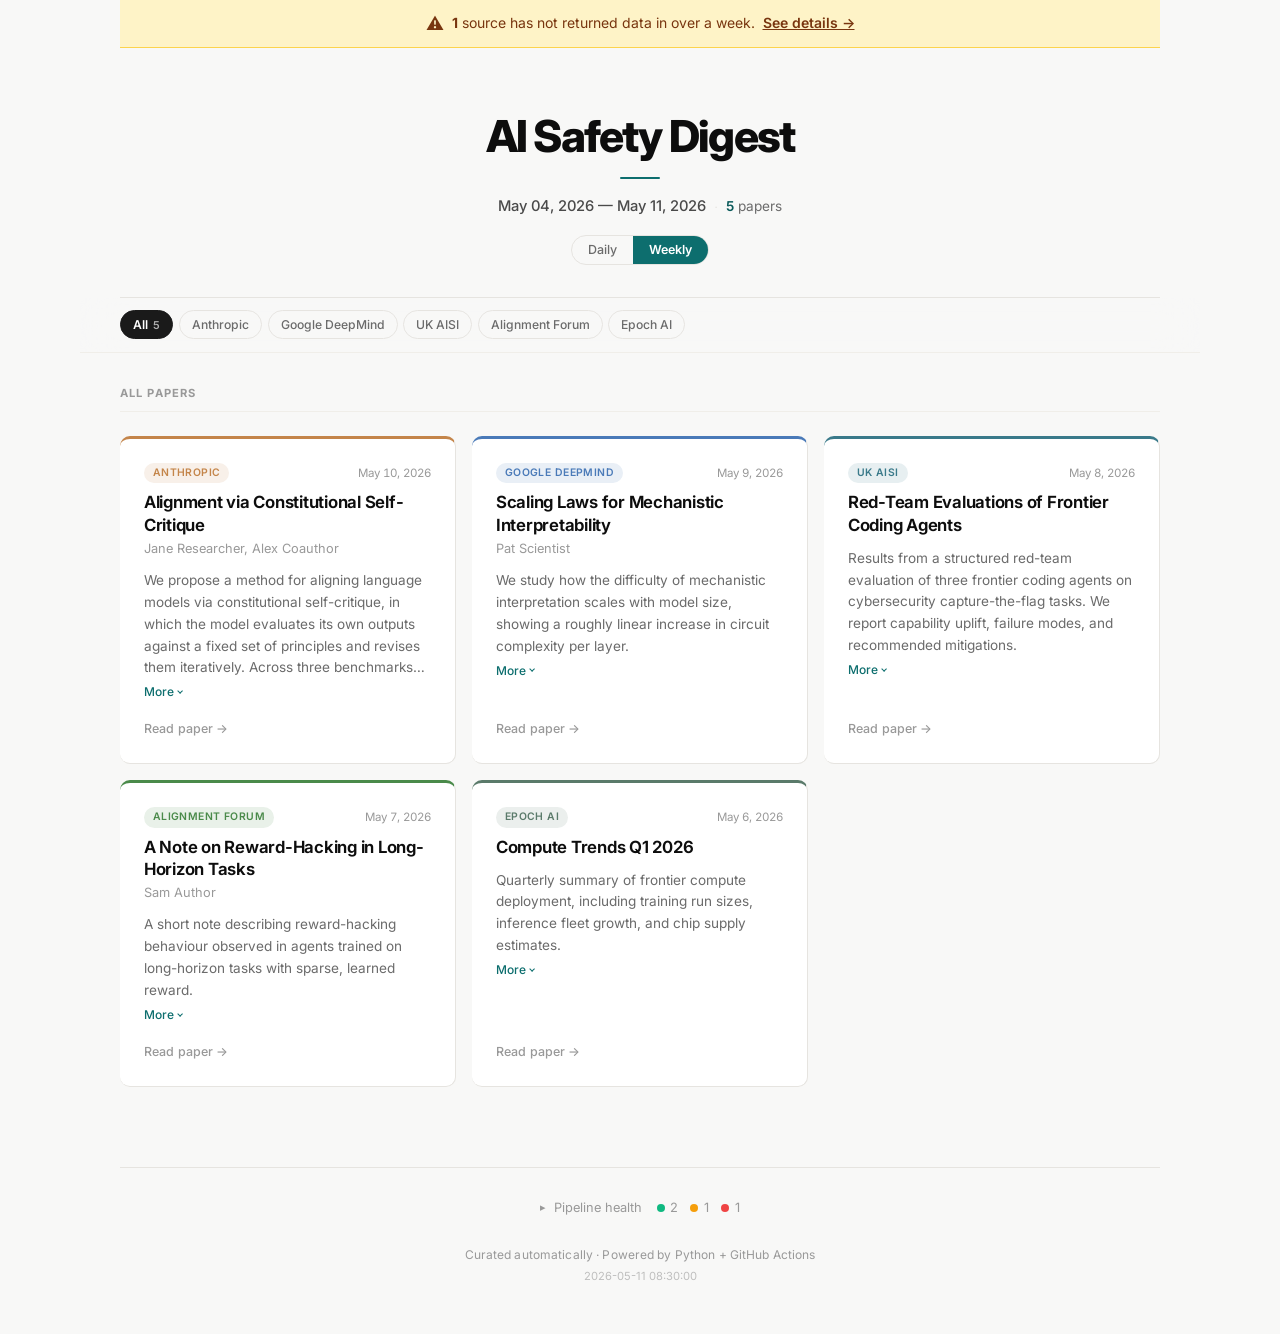
==== commit 576db401: "Remove dead featured-paper scoring that silently dropped papers render() selected up to three top-sc" ====
--- a/tests/snapshots/index.html
+++ b/tests/snapshots/index.html
@@ -1081,7 +1081,55 @@
   <!-- Papers Grid -->
   <main class="papers-section">
     <h2 class="section-label">All Papers</h2>
-    <div class="papers-grid">      <article class="paper-card grid-card" data-org="Alignment Forum" data-date="2026-05-07">
+    <div class="papers-grid">      <article class="paper-card grid-card" data-org="Anthropic" data-date="2026-05-10">
+    <div class="paper-meta">
+      <span class="org-tag" data-org="Anthropic">Anthropic</span>
+      <span class="paper-date">May 10, 2026</span>
+    </div>
+    <h3 class="paper-title">
+      <a href="https://example.com/papers/csc" target="_blank" rel="noopener noreferrer">Alignment via Constitutional Self-Critique</a>
+    </h3>    <p class="paper-authors">Jane Researcher, Alex Coauthor</p>    <div class="paper-abstract">
+      <details class="abstract-expand">
+        <summary class="abstract-toggle">
+          <span class="abstract-preview">We propose a method for aligning language models via constitutional self-critique, in which the model evaluates its own outputs against a fixed set of principles and revises them iteratively. Across three benchmarks we observe meaningful reductions in policy violations.</span>
+          <span class="toggle-label">More</span>
+        </summary>
+        <div class="abstract-full">We propose a method for aligning language models via constitutional self-critique, in which the model evaluates its own outputs against a fixed set of principles and revises them iteratively. Across three benchmarks we observe meaningful reductions in policy violations.</div>
+      </details>
+    </div>    <a href="https://example.com/papers/csc" class="read-link" target="_blank" rel="noopener noreferrer">Read paper &rarr;</a>
+  </article>      <article class="paper-card grid-card" data-org="Google DeepMind" data-date="2026-05-09">
+    <div class="paper-meta">
+      <span class="org-tag" data-org="Google DeepMind">Google DeepMind</span>
+      <span class="paper-date">May 9, 2026</span>
+    </div>
+    <h3 class="paper-title">
+      <a href="https://example.com/papers/scaling-mech" target="_blank" rel="noopener noreferrer">Scaling Laws for Mechanistic Interpretability</a>
+    </h3>    <p class="paper-authors">Pat Scientist</p>    <div class="paper-abstract">
+      <details class="abstract-expand">
+        <summary class="abstract-toggle">
+          <span class="abstract-preview">We study how the difficulty of mechanistic interpretation scales with model size, showing a roughly linear increase in circuit complexity per layer.</span>
+          <span class="toggle-label">More</span>
+        </summary>
+        <div class="abstract-full">We study how the difficulty of mechanistic interpretation scales with model size, showing a roughly linear increase in circuit complexity per layer.</div>
+      </details>
+    </div>    <a href="https://example.com/papers/scaling-mech" class="read-link" target="_blank" rel="noopener noreferrer">Read paper &rarr;</a>
+  </article>      <article class="paper-card grid-card" data-org="UK AISI" data-date="2026-05-08">
+    <div class="paper-meta">
+      <span class="org-tag" data-org="UK AISI">UK AISI</span>
+      <span class="paper-date">May 8, 2026</span>
+    </div>
+    <h3 class="paper-title">
+      <a href="https://example.com/papers/redteam-coding" target="_blank" rel="noopener noreferrer">Red-Team Evaluations of Frontier Coding Agents</a>
+    </h3>    <div class="paper-abstract">
+      <details class="abstract-expand">
+        <summary class="abstract-toggle">
+          <span class="abstract-preview">Results from a structured red-team evaluation of three frontier coding agents on cybersecurity capture-the-flag tasks. We report capability uplift, failure modes, and recommended mitigations.</span>
+          <span class="toggle-label">More</span>
+        </summary>
+        <div class="abstract-full">Results from a structured red-team evaluation of three frontier coding agents on cybersecurity capture-the-flag tasks. We report capability uplift, failure modes, and recommended mitigations.</div>
+      </details>
+    </div>    <a href="https://example.com/papers/redteam-coding" class="read-link" target="_blank" rel="noopener noreferrer">Read paper &rarr;</a>
+  </article>      <article class="paper-card grid-card" data-org="Alignment Forum" data-date="2026-05-07">
     <div class="paper-meta">
       <span class="org-tag" data-org="Alignment Forum">Alignment Forum</span>
       <span class="paper-date">May 7, 2026</span>
